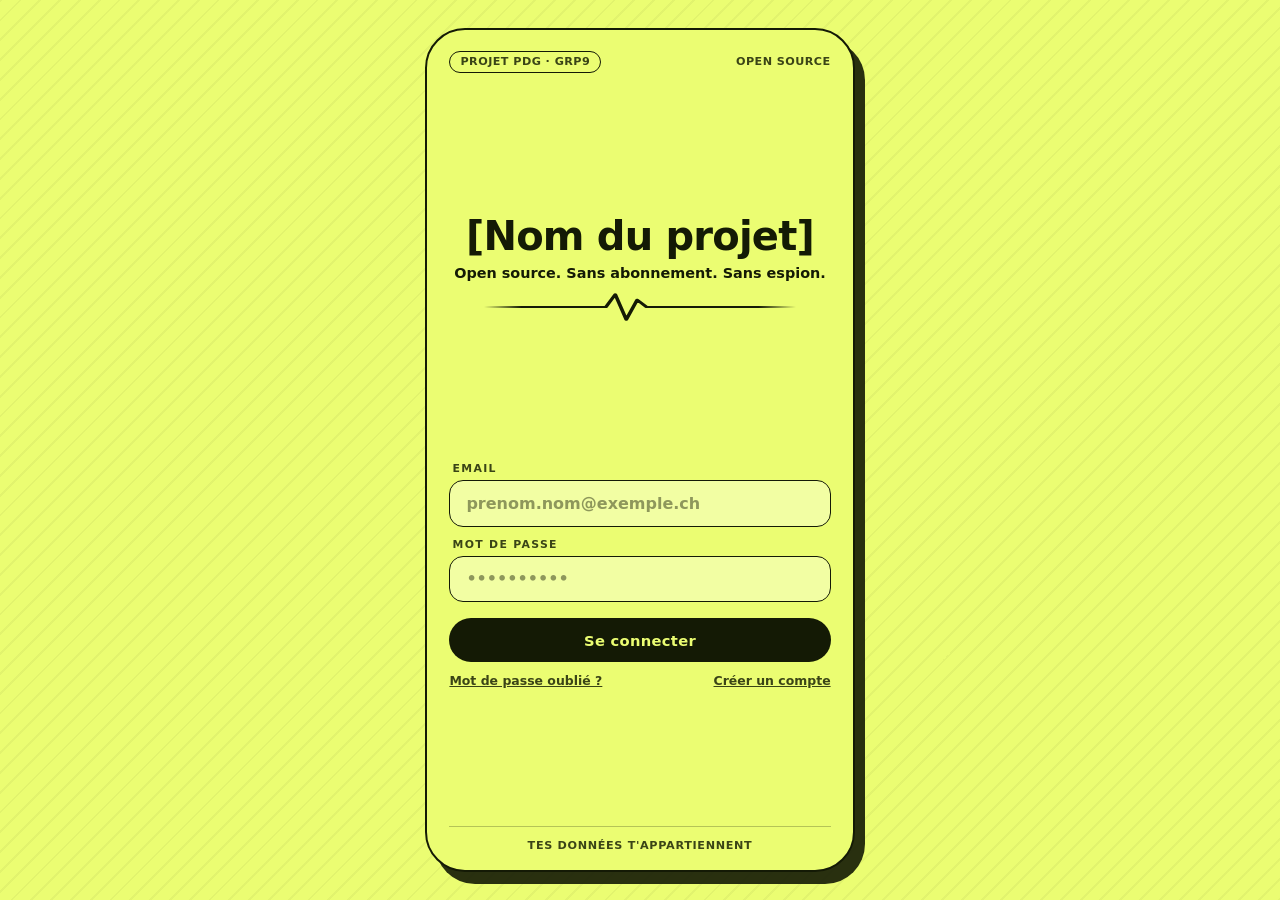
==== mockup/login.html @ d0c7dd03 "landing page" ====
<!doctype html>
<html lang="fr">
<head>
  <meta charset="utf-8">
  <meta name="viewport" content="width=device-width, initial-scale=1">
  <title>Connexion — [Nom du projet]</title>
  <link rel="stylesheet" href="styles.css">
</head>
<body>
  <main class="app">
    <div class="login">
      <header class="topbar">
        <span class="tag">Projet PDG · GRP9</span>
        <span>Open source</span>
      </header>

      <section class="login-hero">
        <h1>[Nom du projet]</h1>
        <p class="tagline">Open source. Sans abonnement. Sans espion.</p>
        <div class="pulse" aria-hidden="true">
          <svg viewBox="0 0 400 40" preserveAspectRatio="none">
            <path d="M0 20 H72 l6 0 l6 -14 l7 28 l7 -22 l6 8 H200 H272 l6 0 l6 -14 l7 28 l7 -22 l6 8 H400" />
          </svg>
        </div>
      </section>

      <form class="login-form" action="dashboard.html" method="get">
        <div class="field">
          <label for="email">Email</label>
          <input id="email" type="email" placeholder="prenom.nom@exemple.ch" autocomplete="email">
        </div>
        <div class="field">
          <label for="password">Mot de passe</label>
          <input id="password" type="password" placeholder="••••••••••" autocomplete="current-password">
        </div>
        <button class="btn btn-ink" type="submit">Se connecter</button>
        <div class="login-links">
          <a href="#">Mot de passe oublié ?</a>
          <a href="#">Créer un compte</a>
        </div>
      </form>

      <footer class="footer">
        Tes données t'appartiennent
      </footer>
    </div>
  </main>
</body>
</html>
---- mockup/styles.css ----
/* ============================================================
   Mockup — Dashboard bracelet connecté · Projet PDG GRP9
   Identité reprise de website/index.html :
   lime #EBFD72 · encre #141a05 · system-ui · pills 1.5px
   ============================================================ */

:root {
  --lime: #EBFD72;
  --lime-soft: rgba(235, 253, 114, 0.14);
  --lime-faint: rgba(235, 253, 114, 0.07);
  --ink: #141a05;
  --ink-soft: #3a4416;

  /* Thème sombre des écrans de l'app */
  --bg: #0e1204;
  --card: #171e07;
  --card-2: #1d2609;
  --line: rgba(235, 253, 114, 0.16);
  --text: #f4ffcf;
  --muted: #a9b87c;
  --danger: #ff9c8a;
}

* { box-sizing: border-box; }

html, body {
  margin: 0;
  min-height: 100%;
}

body {
  background: var(--lime);
  color: var(--ink);
  font-family: system-ui, -apple-system, "Segoe UI", Roboto, sans-serif;
  -webkit-font-smoothing: antialiased;
}

/* ---------- Cadre « téléphone » ---------- */

.app {
  position: relative;
  max-width: 430px;
  margin: 0 auto;
  min-height: 100vh;
  min-height: 100dvh;
  display: flex;
  flex-direction: column;
  background: var(--lime);
}

.app--dark {
  background:
    radial-gradient(120% 60% at 50% -10%, rgba(235, 253, 114, 0.08), transparent 60%),
    var(--bg);
  color: var(--text);
}

@media (min-width: 560px) {
  body {
    background:
      repeating-linear-gradient(-45deg,
        rgba(20, 26, 5, 0.045) 0 2px, transparent 2px 14px),
      var(--lime);
    padding: 28px 16px;
  }
  .app {
    min-height: 0;
    height: min(880px, calc(100vh - 56px));
    border: 2.5px solid var(--ink);
    border-radius: 40px;
    overflow-y: auto;
    overflow-x: hidden;
    box-shadow: 10px 12px 0 rgba(20, 26, 5, 0.9);
    scrollbar-width: none;
  }
  .app::-webkit-scrollbar { display: none; }
}

/* ---------- Typo utilitaire ---------- */

.micro {
  font-size: 0.68rem;
  font-weight: 700;
  letter-spacing: 0.14em;
  text-transform: uppercase;
}

.num { font-variant-numeric: tabular-nums; }

/* ---------- En-tête des écrans app ---------- */

.screen {
  flex: 1;
  display: flex;
  flex-direction: column;
  gap: 1.1rem;
  padding: 1.25rem 1.15rem 1.25rem;
}

.appbar {
  display: flex;
  align-items: center;
  justify-content: space-between;
  gap: 0.6rem;
}

.appbar h1 {
  margin: 0;
  font-size: 1.5rem;
  font-weight: 800;
  letter-spacing: -0.02em;
  line-height: 1.05;
}

.appbar .sub {
  margin: 0.2rem 0 0;
  font-size: 0.8rem;
  color: var(--muted);
}

/* Pastille état bracelet */
.device {
  display: inline-flex;
  align-items: center;
  gap: 0.45em;
  border: 1.5px solid var(--line);
  border-radius: 999px;
  padding: 0.42em 0.85em;
  font-size: 0.72rem;
  font-weight: 700;
  color: var(--text);
  background: var(--lime-faint);
  white-space: nowrap;
}
.device .led {
  width: 7px; height: 7px;
  border-radius: 50%;
  background: var(--lime);
  box-shadow: 0 0 8px var(--lime);
  animation: led-blink 2.4s ease-in-out infinite;
}
@keyframes led-blink {
  0%, 100% { opacity: 1; }
  50%      { opacity: 0.35; }
}

/* ---------- Cartes ---------- */

.card {
  background: var(--card);
  border: 1.5px solid var(--line);
  border-radius: 20px;
  padding: 1rem 1.05rem;
}

.card .card-title {
  margin: 0 0 0.15rem;
  color: var(--muted);
}

/* ---------- Hero pouls (dashboard) ---------- */

.bpm-hero {
  display: flex;
  flex-direction: column;
  align-items: center;
  text-align: center;
  gap: 0.15rem;
  padding: 0.6rem 0 0.2rem;
}

.bpm-value {
  display: flex;
  align-items: baseline;
  gap: 0.18em;
  line-height: 0.9;
}
.bpm-value .n {
  font-size: clamp(4.6rem, 26vw, 6.2rem);
  font-weight: 800;
  letter-spacing: -0.045em;
  color: var(--lime);
}
.bpm-value .unit {
  font-size: 1.05rem;
  font-weight: 700;
  color: var(--muted);
}

.bpm-hero .heart {
  font-size: 1.3rem;
  display: inline-block;
  animation: beat 0.97s ease-in-out infinite; /* ~62 bpm */
}
@keyframes beat {
  0%, 100% { transform: scale(1); }
  14%      { transform: scale(1.3); }
  28%      { transform: scale(1); }
  42%      { transform: scale(1.15); }
  56%      { transform: scale(1); }
}

.bpm-hero .state {
  margin-top: 0.4rem;
  font-size: 0.8rem;
  color: var(--muted);
}
.bpm-hero .state b { color: var(--text); font-weight: 700; }

/* ---------- Graphique « live » ---------- */

.live-chart {
  height: 96px;
  overflow: hidden;
  border-radius: 12px;
  background:
    repeating-linear-gradient(to bottom, var(--lime-faint) 0 1px, transparent 1px 24px),
    var(--card-2);
  -webkit-mask-image: linear-gradient(90deg, transparent, #000 8%, #000 92%, transparent);
          mask-image: linear-gradient(90deg, transparent, #000 8%, #000 92%, transparent);
}
.live-chart svg {
  display: block;
  height: 100%;
  width: 200%;
  animation: ppg-scroll 3.2s linear infinite;
}
.live-chart path {
  fill: none;
  stroke: var(--lime);
  stroke-width: 2;
  stroke-linecap: round;
  stroke-linejoin: round;
}
.live-chart .fill {
  fill: rgba(235, 253, 114, 0.10);
  stroke: none;
}
@keyframes ppg-scroll {
  from { transform: translateX(0); }
  to   { transform: translateX(-50%); }
}

/* Min / moy / max sous le graphe */
.stat-row {
  display: grid;
  grid-template-columns: repeat(3, 1fr);
  gap: 0.6rem;
  margin-top: 0.85rem;
}
.stat {
  text-align: center;
  border-top: 1.5px solid var(--line);
  padding-top: 0.55rem;
}
.stat .v {
  font-size: 1.25rem;
  font-weight: 800;
  letter-spacing: -0.02em;
}
.stat .k {
  color: var(--muted);
  margin-top: 0.1rem;
}

/* ---------- Grille métriques secondaires ---------- */

.metrics {
  display: grid;
  grid-template-columns: 1fr 1fr;
  gap: 0.7rem;
}
.metric {
  position: relative;
  background: var(--card);
  border: 1.5px dashed var(--line);
  border-radius: 18px;
  padding: 0.85rem 0.9rem;
  min-height: 92px;
  display: flex;
  flex-direction: column;
  justify-content: space-between;
}
.metric .ico { font-size: 1.15rem; }
.metric .name {
  font-size: 0.82rem;
  font-weight: 700;
  margin-top: 0.35rem;
}
.metric .soon {
  position: absolute;
  top: 0.7rem; right: 0.7rem;
  font-size: 0.58rem;
  font-weight: 800;
  letter-spacing: 0.1em;
  text-transform: uppercase;
  color: var(--ink);
  background: var(--lime);
  border-radius: 999px;
  padding: 0.28em 0.7em;
}

/* ---------- Segmented control (historique) ---------- */

.segmented {
  display: grid;
  grid-template-columns: 1fr 1fr;
  border: 1.5px solid var(--line);
  border-radius: 999px;
  padding: 3px;
  background: var(--card);
}
.segmented a {
  text-align: center;
  padding: 0.5em 0;
  border-radius: 999px;
  font-size: 0.82rem;
  font-weight: 700;
  text-decoration: none;
  color: var(--muted);
}
.segmented a.on {
  background: var(--lime);
  color: var(--ink);
}

/* ---------- Graphique historique (barres) ---------- */

.bars svg { display: block; width: 100%; height: auto; }
.bars .bar { fill: var(--lime); opacity: 0.85; }
.bars .bar.peak { opacity: 1; }
.bars .grid { stroke: var(--lime-faint); stroke-width: 1; }
.bars .axis, .bars .lbl {
  fill: var(--muted);
  font-size: 9px;
  font-family: system-ui, sans-serif;
}
.bars .lbl-peak {
  fill: var(--lime);
  font-size: 10px;
  font-weight: 700;
  font-family: system-ui, sans-serif;
}

/* ---------- Liste de mesures ---------- */

.rows { display: flex; flex-direction: column; }
.row {
  display: flex;
  align-items: center;
  gap: 0.8rem;
  padding: 0.7rem 0.2rem;
  border-top: 1.5px solid var(--line);
}
.row:first-child { border-top: none; }
.row .t { color: var(--muted); font-size: 0.8rem; width: 3.2rem; }
.row .v { font-weight: 800; font-size: 1rem; width: 4.6rem; }
.row .v small { font-weight: 600; color: var(--muted); }
.row .ctx {
  margin-left: auto;
  font-size: 0.68rem;
  font-weight: 700;
  letter-spacing: 0.06em;
  text-transform: uppercase;
  color: var(--muted);
  border: 1.5px solid var(--line);
  border-radius: 999px;
  padding: 0.3em 0.75em;
}

/* ---------- Compte / RGPD ---------- */

.profile {
  display: flex;
  align-items: center;
  gap: 0.9rem;
}
.avatar {
  width: 52px; height: 52px;
  border-radius: 50%;
  background: var(--lime);
  color: var(--ink);
  display: grid;
  place-items: center;
  font-weight: 800;
  font-size: 1.1rem;
  flex: none;
}
.profile .who p { margin: 0; }
.profile .who .name { font-weight: 800; font-size: 1.05rem; }
.profile .who .mail { color: var(--muted); font-size: 0.82rem; }

.setting {
  display: flex;
  align-items: center;
  justify-content: space-between;
  gap: 0.8rem;
  padding: 0.75rem 0.1rem;
  border-top: 1.5px solid var(--line);
}
.setting:first-child { border-top: none; }
.setting .label { font-size: 0.9rem; font-weight: 600; }
.setting .hint {
  margin: 0.15rem 0 0;
  font-size: 0.74rem;
  color: var(--muted);
  line-height: 1.4;
}

/* Interrupteur CSS pur */
.switch { position: relative; display: inline-block; flex: none; }
.switch input { position: absolute; opacity: 0; inset: 0; }
.switch .track {
  display: block;
  width: 46px; height: 27px;
  border-radius: 999px;
  border: 1.5px solid var(--line);
  background: var(--card-2);
  transition: background 0.2s ease;
}
.switch .track::after {
  content: "";
  position: absolute;
  top: 4px; left: 4px;
  width: 19px; height: 19px;
  border-radius: 50%;
  background: var(--muted);
  transition: transform 0.2s ease, background 0.2s ease;
}
.switch input:checked + .track { background: var(--lime-soft); border-color: var(--lime); }
.switch input:checked + .track::after { transform: translateX(19px); background: var(--lime); }

/* ---------- Boutons ---------- */

.btn {
  display: block;
  width: 100%;
  text-align: center;
  text-decoration: none;
  border-radius: 999px;
  padding: 0.85em 1em;
  font-size: 0.92rem;
  font-weight: 800;
  letter-spacing: 0.02em;
  border: 1.5px solid transparent;
  cursor: pointer;
  font-family: inherit;
}
.btn-solid { background: var(--lime); color: var(--ink); }
.btn-ghost {
  background: transparent;
  color: var(--text);
  border-color: var(--line);
}
.btn-danger {
  background: transparent;
  color: var(--danger);
  border-color: rgba(255, 156, 138, 0.4);
}
.btn + .btn { margin-top: 0.6rem; }

/* ---------- Tab bar ---------- */

.tabbar {
  position: sticky;
  bottom: 0;
  z-index: 10;
  margin: auto -1.15rem -1.25rem; /* pleine largeur malgré le padding de .screen */
  display: grid;
  grid-template-columns: repeat(3, 1fr);
  border-top: 1.5px solid var(--line);
  background: rgba(14, 18, 4, 0.92);
  backdrop-filter: blur(8px);
  padding: 0.55rem 0.4rem calc(0.55rem + env(safe-area-inset-bottom));
}
.tabbar a {
  display: flex;
  flex-direction: column;
  align-items: center;
  gap: 0.22rem;
  text-decoration: none;
  color: var(--muted);
  font-size: 0.62rem;
  font-weight: 700;
  letter-spacing: 0.08em;
  text-transform: uppercase;
}
.tabbar a svg {
  width: 22px; height: 22px;
  stroke: currentColor;
  fill: none;
  stroke-width: 1.8;
  stroke-linecap: round;
  stroke-linejoin: round;
}
.tabbar a.on { color: var(--lime); }

/* ---------- Page login (fond lime) ---------- */

.login {
  flex: 1;
  display: flex;
  flex-direction: column;
  justify-content: space-between;
  gap: 1rem;
  padding: 1.3rem 1.4rem 1.1rem;
}

.login .topbar {
  display: flex;
  align-items: center;
  justify-content: space-between;
  gap: 0.5rem;
  font-size: 0.7rem;
  font-weight: 600;
  letter-spacing: 0.04em;
  text-transform: uppercase;
  color: var(--ink-soft);
}
.login .topbar .tag {
  border: 1.5px solid var(--ink);
  border-radius: 999px;
  padding: 0.3em 0.9em;
}

.login-hero {
  display: flex;
  flex-direction: column;
  align-items: center;
  text-align: center;
  gap: 0.5rem;
}
.login-hero h1 {
  margin: 0.4rem 0 0;
  font-size: clamp(1.9rem, 9vw, 2.5rem);
  font-weight: 800;
  letter-spacing: -0.02em;
  line-height: 1.02;
}
.login-hero .tagline {
  margin: 0;
  font-size: 0.9rem;
  font-weight: 700;
}

/* Ligne ECG (reprise de la landing) */
.pulse {
  width: min(320px, 82%);
  height: 36px;
  overflow: hidden;
  -webkit-mask-image: linear-gradient(90deg, transparent, #000 12%, #000 88%, transparent);
          mask-image: linear-gradient(90deg, transparent, #000 12%, #000 88%, transparent);
}
.pulse svg {
  display: block;
  height: 100%;
  width: 200%;
  animation: ppg-scroll 2.6s linear infinite;
}
.pulse path {
  fill: none;
  stroke: var(--ink);
  stroke-width: 2.4;
  stroke-linecap: round;
  stroke-linejoin: round;
}

.login-form {
  display: flex;
  flex-direction: column;
  gap: 0.7rem;
}
.field label {
  display: block;
  font-size: 0.68rem;
  font-weight: 800;
  letter-spacing: 0.12em;
  text-transform: uppercase;
  color: var(--ink-soft);
  margin: 0 0 0.3rem 0.2rem;
}
.field input {
  width: 100%;
  font: inherit;
  font-weight: 600;
  color: var(--ink);
  background: rgba(255, 255, 255, 0.35);
  border: 1.5px solid var(--ink);
  border-radius: 14px;
  padding: 0.8em 1em;
}
.field input::placeholder { color: rgba(20, 26, 5, 0.45); }
.field input:focus {
  outline: 2.5px solid var(--ink);
  outline-offset: 1px;
}

.btn-ink {
  background: var(--ink);
  color: var(--lime);
  margin-top: 0.3rem;
}

.login-links {
  display: flex;
  justify-content: space-between;
  font-size: 0.78rem;
  font-weight: 600;
}
.login-links a { color: var(--ink-soft); }

.login .footer {
  text-align: center;
  font-size: 0.7rem;
  font-weight: 700;
  letter-spacing: 0.06em;
  text-transform: uppercase;
  color: var(--ink-soft);
  border-top: 1.5px solid rgba(20, 26, 5, 0.25);
  padding-top: 0.8rem;
}

/* ---------- Divers ---------- */

.note {
  font-size: 0.74rem;
  line-height: 1.5;
  color: var(--muted);
  margin: 0;
}
.note b { color: var(--text); }

@media (prefers-reduced-motion: reduce) {
  .pulse svg, .live-chart svg, .heart, .device .led { animation: none; }
}
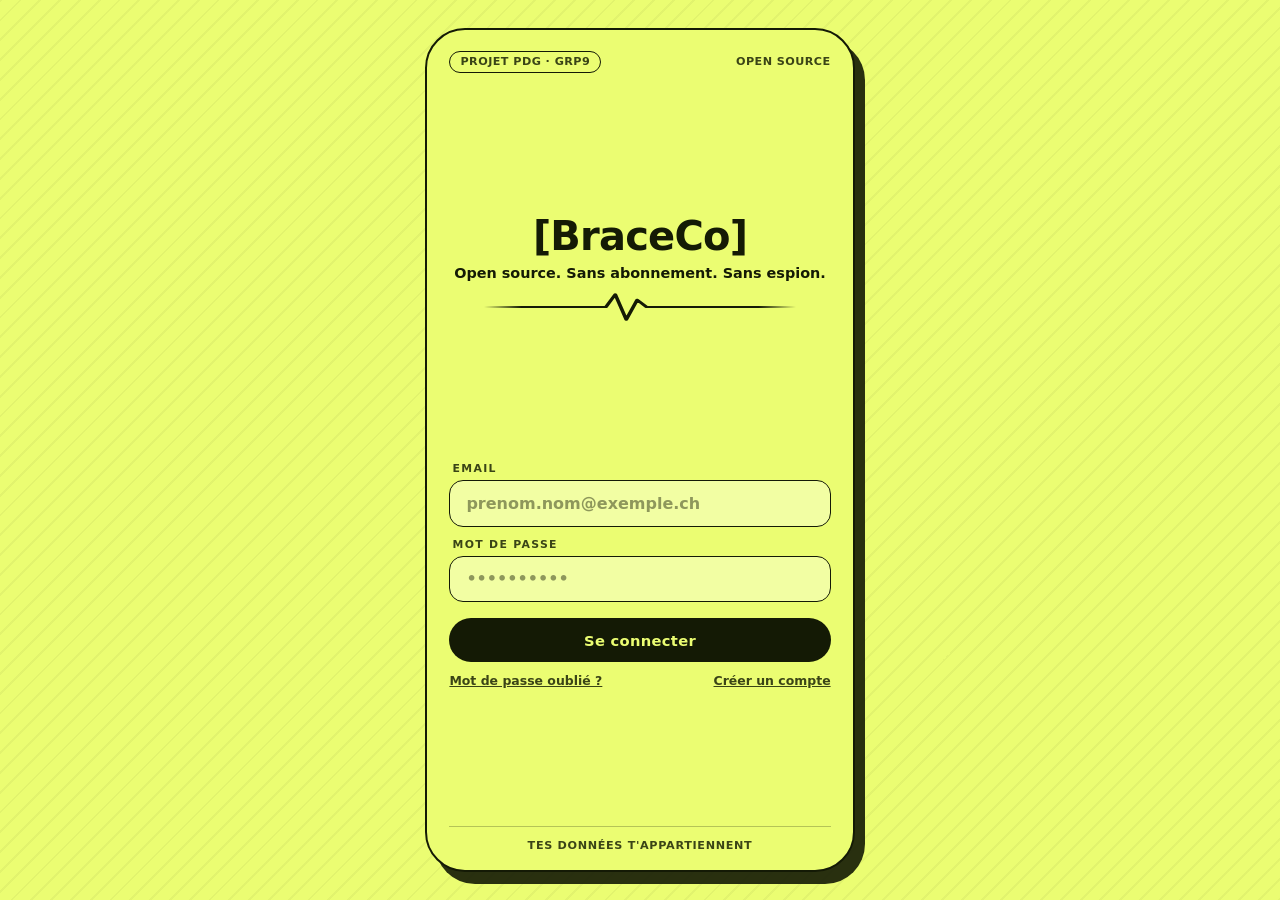
==== commit ddbfad16: "Update login.html" ====
--- a/mockup/login.html
+++ b/mockup/login.html
@@ -3,7 +3,7 @@
 <head>
   <meta charset="utf-8">
   <meta name="viewport" content="width=device-width, initial-scale=1">
-  <title>Connexion — [Nom du projet]</title>
+  <title>Connexion — [BraceCo]</title>
   <link rel="stylesheet" href="styles.css">
 </head>
 <body>
@@ -15,7 +15,7 @@
       </header>
 
       <section class="login-hero">
-        <h1>[Nom du projet]</h1>
+        <h1>[BraceCo]</h1>
         <p class="tagline">Open source. Sans abonnement. Sans espion.</p>
         <div class="pulse" aria-hidden="true">
           <svg viewBox="0 0 400 40" preserveAspectRatio="none">
